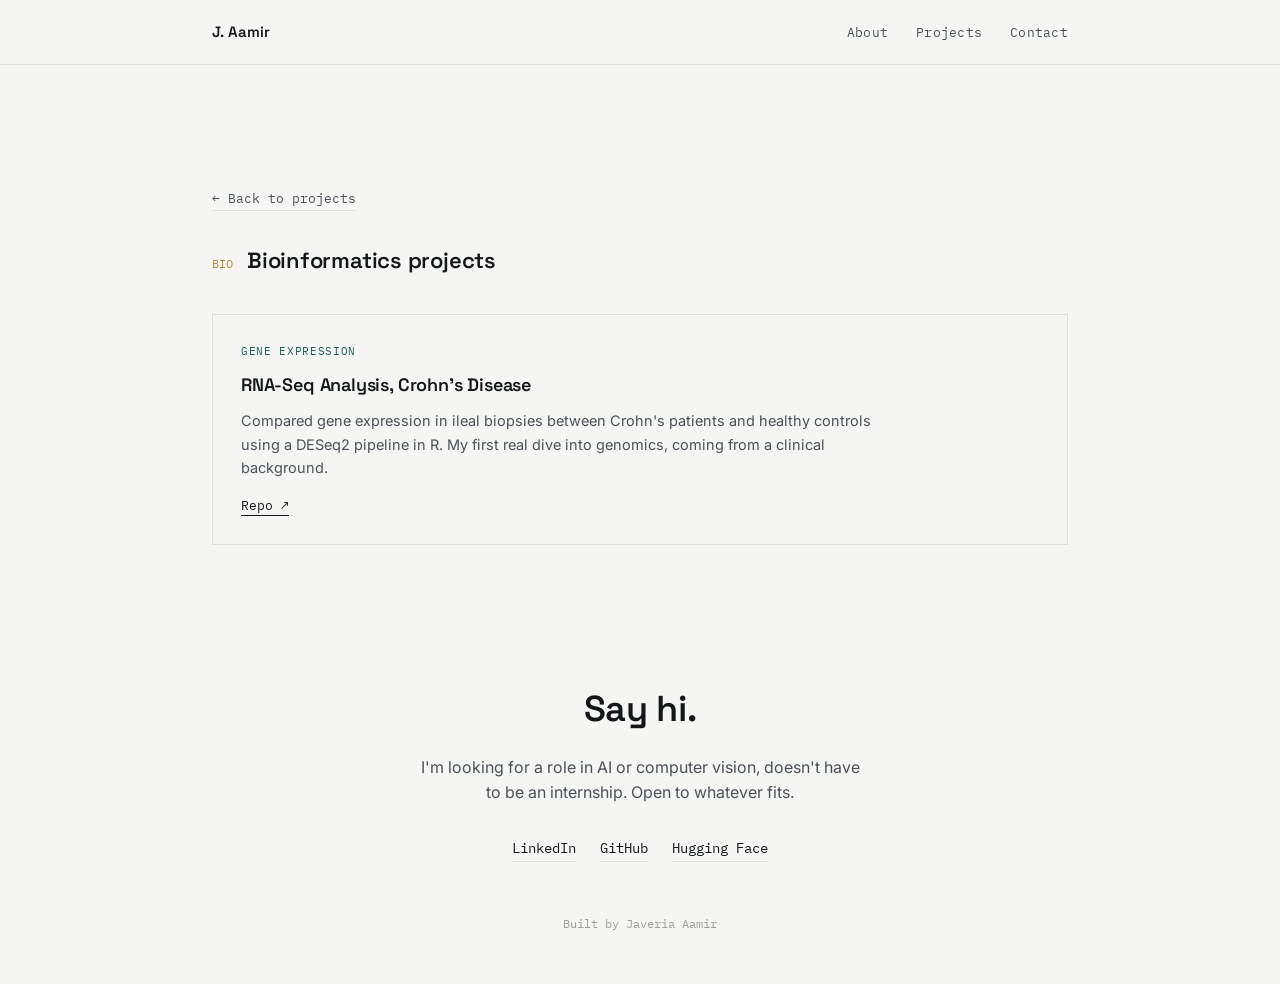
==== bioinformatics.html @ 87ab2720 "Add files via upload" ====
<!DOCTYPE html>
<html lang="en">
<head>
<meta charset="UTF-8">
<meta name="viewport" content="width=device-width, initial-scale=1.0">
<title>Bioinformatics Projects — Javeria Aamir</title>
<link rel="preconnect" href="https://fonts.googleapis.com">
<link rel="preconnect" href="https://fonts.gstatic.com" crossorigin>
<link href="https://fonts.googleapis.com/css2?family=Space+Grotesk:wght@400;500;600;700&family=Inter:wght@400;500;600&family=IBM+Plex+Mono:wght@400;500&display=swap" rel="stylesheet">
<link rel="stylesheet" href="style.css">
</head>
<body>

<nav>
  <div class="wrap">
    <a class="nav-name" href="index.html">J. Aamir</a>
    <ul class="nav-links">
      <li><a href="index.html#about">About</a></li>
      <li><a href="index.html#projects">Projects</a></li>
      <li><a href="index.html#contact">Contact</a></li>
    </ul>
  </div>
</nav>

<section>
  <div class="wrap" style="padding-top:56px;">
    <a class="back-link" href="index.html#projects">← Back to projects</a>
    <div class="section-head"><span class="section-num">BIO</span><h2>Bioinformatics projects</h2></div>

    <div class="project-list">
      <div class="project-card">
        <span class="p-tag">Gene Expression</span>
        <h3>RNA-Seq Analysis, Crohn's Disease</h3>
        <p>Compared gene expression in ileal biopsies between Crohn's patients and healthy controls using a DESeq2 pipeline in R. My first real dive into genomics, coming from a clinical background.</p>
        <div class="p-links"><a href="https://github.com/J-Aamir/rstudio-crohns-gene-expression" target="_blank" rel="noopener">Repo ↗</a></div>
      </div>
    </div>
  </div>
</section>

<footer id="contact">
  <div class="wrap">
    <h2>Say hi.</h2>
    <p>I'm looking for a role in AI or computer vision, doesn't have to be an internship. Open to whatever fits.</p>
    <div class="contact-links">
      <a href="https://linkedin.com/in/javeriaaamirpk" target="_blank" rel="noopener">LinkedIn</a>
      <a href="https://github.com/J-Aamir" target="_blank" rel="noopener">GitHub</a>
      <a href="https://huggingface.co/Aspire-Pakistan" target="_blank" rel="noopener">Hugging Face</a>
    </div>
    <span class="foot-note">Built by Javeria Aamir</span>
  </div>
</footer>

</body>
</html>
---- style.css ----
:root{
  --paper:#F5F6F3;
  --paper-dim:#ECEDE9;
  --ink:#14171A;
  --ink-soft:#4B5259;
  --teal:#1C5F5A;
  --teal-soft:#E4EEEC;
  --amber:#B98A3D;
  --line:#DCDED8;
  --radius:2px;
}
*{box-sizing:border-box;}
html{scroll-behavior:smooth;}
@media (prefers-reduced-motion: reduce){
  html{scroll-behavior:auto;}
  *{animation-duration:0.001ms !important; animation-iteration-count:1 !important; transition-duration:0.001ms !important;}
}
body{
  margin:0;
  background:var(--paper);
  color:var(--ink);
  font-family:'Inter',sans-serif;
  font-size:16px;
  line-height:1.6;
  -webkit-font-smoothing:antialiased;
}
h1,h2,h3{
  font-family:'Space Grotesk',sans-serif;
  font-weight:600;
  margin:0;
  letter-spacing:-0.01em;
}
.mono{ font-family:'IBM Plex Mono',monospace; }
a{color:inherit;}
.wrap{
  max-width:920px;
  margin:0 auto;
  padding:0 32px;
}

/* ---------- NAV ---------- */
nav{
  position:sticky;
  top:0;
  z-index:50;
  background:rgba(245,246,243,0.88);
  backdrop-filter:blur(6px);
  border-bottom:1px solid var(--line);
}
nav .wrap{
  display:flex;
  justify-content:space-between;
  align-items:center;
  height:64px;
}
.nav-name{
  font-family:'Space Grotesk',sans-serif;
  font-weight:600;
  font-size:15px;
  text-decoration:none;
}
.nav-links{
  display:flex;
  gap:28px;
  list-style:none;
  margin:0;
  padding:0;
}
.nav-links a{
  text-decoration:none;
  font-size:13px;
  font-family:'IBM Plex Mono',monospace;
  color:var(--ink-soft);
  letter-spacing:0.02em;
  transition:color 0.2s ease;
}
.nav-links a:hover{color:var(--teal);}
@media (max-width:640px){ .nav-links{display:none;} }

/* ---------- HERO ---------- */
header.hero{
  padding:96px 0 72px;
  border-bottom:1px solid var(--line);
}
.eyebrow{
  font-family:'IBM Plex Mono',monospace;
  font-size:12px;
  letter-spacing:0.08em;
  text-transform:uppercase;
  color:var(--teal);
  margin-bottom:18px;
  display:flex;
  align-items:center;
  gap:10px;
}
.eyebrow::before{
  content:'';
  width:8px;height:8px;
  background:var(--teal);
  display:inline-block;
  border-radius:50%;
}
.hero h1{
  font-size:clamp(38px,6vw,58px);
  line-height:1.05;
  max-width:720px;
}
.hero p.lede{
  margin-top:22px;
  max-width:560px;
  font-size:17px;
  color:var(--ink-soft);
}
.hero-links{
  margin-top:32px;
  display:flex;
  gap:18px;
  flex-wrap:wrap;
}
.hero-links a{
  text-decoration:none;
  font-family:'IBM Plex Mono',monospace;
  font-size:13px;
  padding:10px 16px;
  border:1px solid var(--ink);
  border-radius:var(--radius);
  transition:background 0.2s ease, color 0.2s ease;
}
.hero-links a.primary{ background:var(--ink); color:var(--paper); }
.hero-links a.primary:hover{background:var(--teal); border-color:var(--teal);}
.hero-links a:not(.primary):hover{background:var(--paper-dim);}

/* signature scanline */
.scan-wrap{ margin-top:56px; width:100%; height:64px; }
.scan-wrap svg{width:100%; height:100%; display:block;}
.scan-path{
  stroke:var(--teal);
  stroke-width:1.6;
  fill:none;
  stroke-dasharray:900;
  stroke-dashoffset:900;
  animation:draw 2.2s ease-out forwards 0.3s;
}
.scan-dots circle{
  fill:var(--amber);
  opacity:0;
  animation:fadeIn 0.5s ease forwards;
}
@keyframes draw{ to { stroke-dashoffset:0; } }
@keyframes fadeIn{ to { opacity:1; } }

/* ---------- SECTIONS ---------- */
section{ padding:64px 0; border-bottom:1px solid var(--line); }
section:last-of-type{border-bottom:none;}
.section-head{
  display:flex;
  align-items:baseline;
  gap:14px;
  margin-bottom:36px;
}
.section-num{ font-family:'IBM Plex Mono',monospace; font-size:12px; color:var(--amber); }
.section-head h2{font-size:22px;}

/* about */
.about-grid{ display:flex; flex-direction:column; gap:6px; }
.about-grid p{color:var(--ink-soft); margin:0 0 16px; max-width:640px;}

/* experience timeline */
.timeline{border-left:1px solid var(--line); margin-left:6px;}
.tl-item{ position:relative; padding:0 0 40px 32px; }
.tl-item:last-child{padding-bottom:0;}
.tl-item::before{
  content:'';
  position:absolute;
  left:-5px; top:4px;
  width:9px; height:9px;
  background:var(--paper);
  border:2px solid var(--teal);
  border-radius:50%;
}
.tl-date{
  font-family:'IBM Plex Mono',monospace;
  font-size:12px;
  color:var(--amber);
  display:block;
  margin-bottom:6px;
}
.tl-item h3{font-size:17px; margin-bottom:2px;}
.tl-org{ font-size:14px; color:var(--ink-soft); display:block; margin-bottom:10px; }
.tl-item ul{ margin:0; padding-left:18px; color:var(--ink-soft); font-size:14.5px; }
.tl-item li{margin-bottom:6px;}

/* category tiles on homepage */
.category-grid{
  display:grid;
  grid-template-columns:repeat(3,1fr);
  gap:1px;
  background:var(--line);
  border:1px solid var(--line);
}
@media (max-width:720px){ .category-grid{grid-template-columns:1fr;} }
.category-tile{
  background:var(--paper);
  padding:32px 28px;
  text-decoration:none;
  color:var(--ink);
  display:block;
  transition:background 0.2s ease;
}
.category-tile:hover{background:var(--paper-dim);}
.category-tile .cat-num{
  font-family:'IBM Plex Mono',monospace;
  font-size:11px;
  color:var(--amber);
  display:block;
  margin-bottom:14px;
}
.category-tile h3{font-size:19px; margin-bottom:8px;}
.category-tile p{font-size:13.5px; color:var(--ink-soft); margin:0 0 16px;}
.category-tile .cat-go{
  font-family:'IBM Plex Mono',monospace;
  font-size:12.5px;
  color:var(--teal);
}
.category-tile:hover .cat-go{text-decoration:underline;}

/* project detail pages */
.back-link{
  display:inline-block;
  margin-bottom:32px;
  font-family:'IBM Plex Mono',monospace;
  font-size:13px;
  text-decoration:none;
  color:var(--ink-soft);
  border-bottom:1px solid var(--line);
}
.back-link:hover{color:var(--teal); border-color:var(--teal);}
.project-list{ display:flex; flex-direction:column; gap:1px; background:var(--line); border:1px solid var(--line); }
.project-card{ background:var(--paper); padding:28px; }
.project-card .p-tag{
  font-family:'IBM Plex Mono',monospace;
  font-size:11px;
  color:var(--teal);
  text-transform:uppercase;
  letter-spacing:0.06em;
  margin-bottom:10px;
  display:block;
}
.project-card h3{font-size:18px; margin-bottom:10px;}
.project-card p{font-size:14.5px; color:var(--ink-soft); max-width:640px; margin:0 0 16px;}
.p-links{display:flex; gap:14px;}
.p-links a{
  font-family:'IBM Plex Mono',monospace;
  font-size:12.5px;
  text-decoration:none;
  color:var(--ink);
  border-bottom:1px solid var(--ink);
}
.p-links a:hover{color:var(--teal); border-color:var(--teal);}

.pager{ display:flex; justify-content:center; gap:16px; margin-top:32px; }
.pager button{
  font-family:'IBM Plex Mono',monospace;
  font-size:13px;
  background:none;
  border:1px solid var(--ink);
  padding:8px 18px;
  cursor:pointer;
  color:var(--ink);
  border-radius:var(--radius);
  transition:background 0.2s ease, color 0.2s ease;
}
.pager button:hover:not(:disabled){background:var(--ink); color:var(--paper);}
.pager button:disabled{opacity:0.35; cursor:default;}

.note-card{
  background:var(--teal-soft);
  border:1px dashed var(--teal);
  padding:20px 24px;
  font-size:13.5px;
  color:var(--teal);
  font-family:'IBM Plex Mono',monospace;
}

/* skills */
.skills-block h3{
  font-size:13px;
  font-family:'IBM Plex Mono',monospace;
  text-transform:uppercase;
  letter-spacing:0.05em;
  color:var(--amber);
  margin-bottom:16px;
}
.tag-list{display:flex; flex-wrap:wrap; gap:8px;}
.tag{
  font-size:12.5px;
  padding:5px 10px;
  background:var(--teal-soft);
  color:var(--teal);
  border-radius:var(--radius);
  font-family:'IBM Plex Mono',monospace;
}

/* contact / footer */
footer{ padding:72px 0 48px; text-align:center; }
footer h2{font-size:clamp(26px,4vw,36px); margin-bottom:16px;}
footer p{color:var(--ink-soft); max-width:440px; margin:0 auto 32px;}
.contact-links{
  display:flex;
  justify-content:center;
  gap:24px;
  flex-wrap:wrap;
  margin-bottom:48px;
}
.contact-links a{
  text-decoration:none;
  font-family:'IBM Plex Mono',monospace;
  font-size:13.5px;
  padding-bottom:2px;
  border-bottom:1px solid var(--line);
  transition:border-color 0.2s ease, color 0.2s ease;
}
.contact-links a:hover{color:var(--teal); border-color:var(--teal);}
.foot-note{ font-size:11.5px; color:#9AA09A; font-family:'IBM Plex Mono',monospace; }
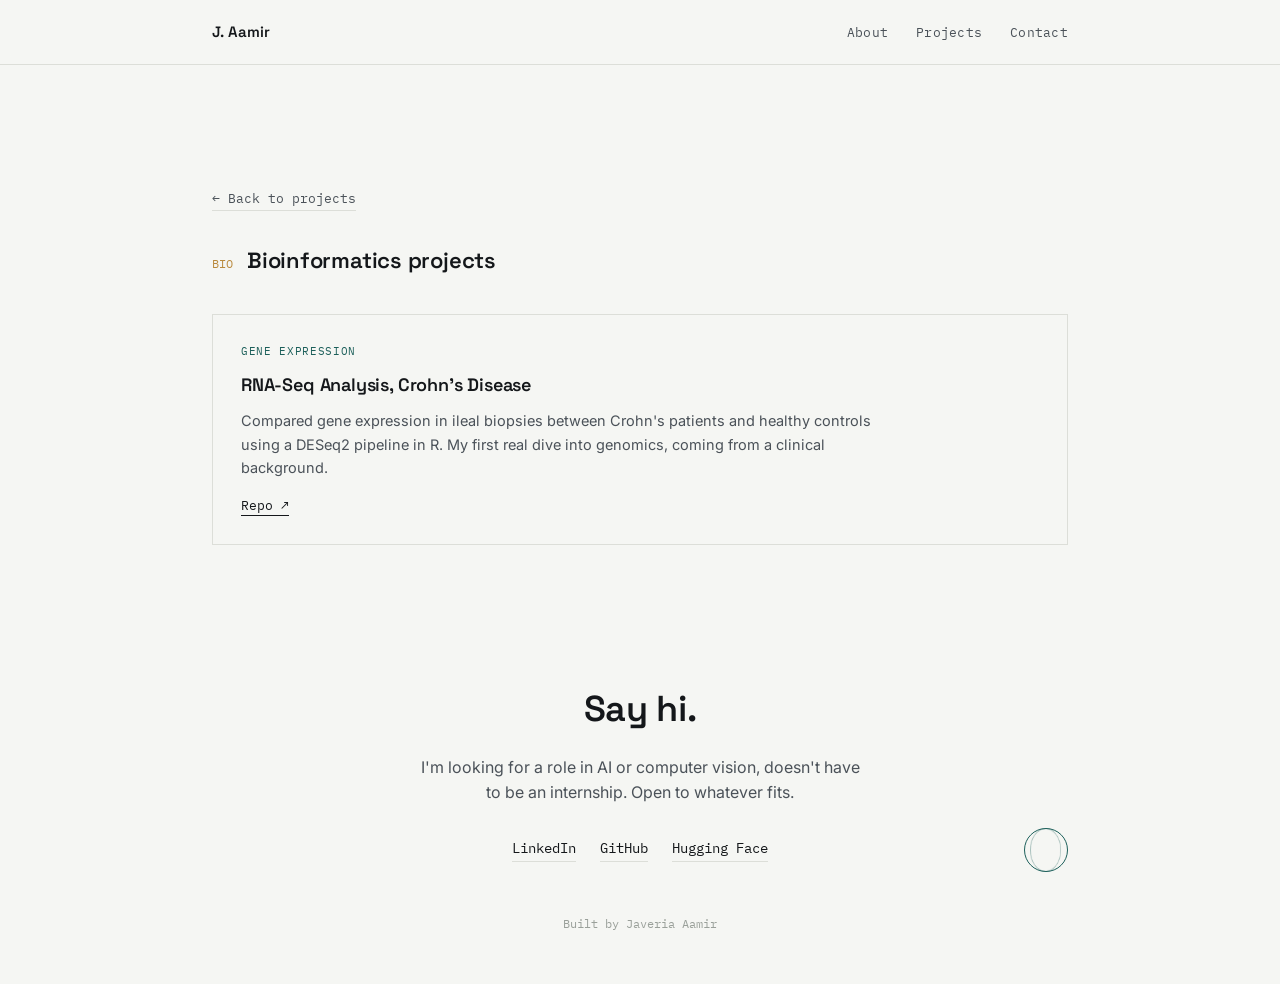
==== commit 8b4a04ec: "Add files via upload" ====
--- a/bioinformatics.html
+++ b/bioinformatics.html
@@ -42,10 +42,19 @@
   <div class="wrap">
     <h2>Say hi.</h2>
     <p>I'm looking for a role in AI or computer vision, doesn't have to be an internship. Open to whatever fits.</p>
-    <div class="contact-links">
-      <a href="https://linkedin.com/in/javeriaaamirpk" target="_blank" rel="noopener">LinkedIn</a>
-      <a href="https://github.com/J-Aamir" target="_blank" rel="noopener">GitHub</a>
-      <a href="https://huggingface.co/Aspire-Pakistan" target="_blank" rel="noopener">Hugging Face</a>
+    <div class="footer-row">
+      <div class="contact-links">
+        <a href="https://linkedin.com/in/javeriaaamirpk" target="_blank" rel="noopener">LinkedIn</a>
+        <a href="https://github.com/J-Aamir" target="_blank" rel="noopener">GitHub</a>
+        <a href="https://huggingface.co/Aspire-Pakistan" target="_blank" rel="noopener">Hugging Face</a>
+      </div>
+      <div class="oloid-stage corner" aria-hidden="true">
+        <div class="oloid">
+          <div class="oloid-ring a"></div>
+          <div class="oloid-ring b"></div>
+          <div class="oloid-ring c"></div>
+        </div>
+      </div>
     </div>
     <span class="foot-note">Built by Javeria Aamir</span>
   </div>
--- a/style.css
+++ b/style.css
@@ -165,30 +165,45 @@
 .about-grid{ display:flex; flex-direction:column; gap:6px; }
 .about-grid p{color:var(--ink-soft); margin:0 0 16px; max-width:640px;}
 
-/* experience timeline */
-.timeline{border-left:1px solid var(--line); margin-left:6px;}
-.tl-item{ position:relative; padding:0 0 40px 32px; }
-.tl-item:last-child{padding-bottom:0;}
-.tl-item::before{
-  content:'';
+/* oloid — footer corner accent */
+.footer-row{
+  position:relative;
+  display:flex;
+  justify-content:center;
+  align-items:center;
+  margin-bottom:48px;
+}
+.oloid-stage{
+  perspective:520px;
+  width:44px;
+  height:44px;
+}
+.oloid-stage.corner{
   position:absolute;
-  left:-5px; top:4px;
-  width:9px; height:9px;
-  background:var(--paper);
-  border:2px solid var(--teal);
+  right:0;
+  top:50%;
+  transform:translateY(-50%);
+}
+@media (max-width:640px){ .oloid-stage.corner{ display:none; } }
+.oloid{
+  position:relative;
+  width:100%;
+  height:100%;
+  transform-style:preserve-3d;
+  animation:oloid-spin 9s linear infinite;
+}
+.oloid-ring{
+  position:absolute;
+  inset:0;
+  border:1.4px solid var(--teal);
   border-radius:50%;
 }
-.tl-date{
-  font-family:'IBM Plex Mono',monospace;
-  font-size:12px;
-  color:var(--amber);
-  display:block;
-  margin-bottom:6px;
-}
-.tl-item h3{font-size:17px; margin-bottom:2px;}
-.tl-org{ font-size:14px; color:var(--ink-soft); display:block; margin-bottom:10px; }
-.tl-item ul{ margin:0; padding-left:18px; color:var(--ink-soft); font-size:14.5px; }
-.tl-item li{margin-bottom:6px;}
+.oloid-ring.b{ transform:rotateY(90deg); }
+.oloid-ring.c{ transform:rotateY(45deg); opacity:0.45; }
+@keyframes oloid-spin{
+  from{ transform:rotateX(12deg) rotateY(0deg); }
+  to{ transform:rotateX(12deg) rotateY(360deg); }
+}
 
 /* category tiles on homepage */
 .category-grid{
@@ -310,7 +325,6 @@
   justify-content:center;
   gap:24px;
   flex-wrap:wrap;
-  margin-bottom:48px;
 }
 .contact-links a{
   text-decoration:none;
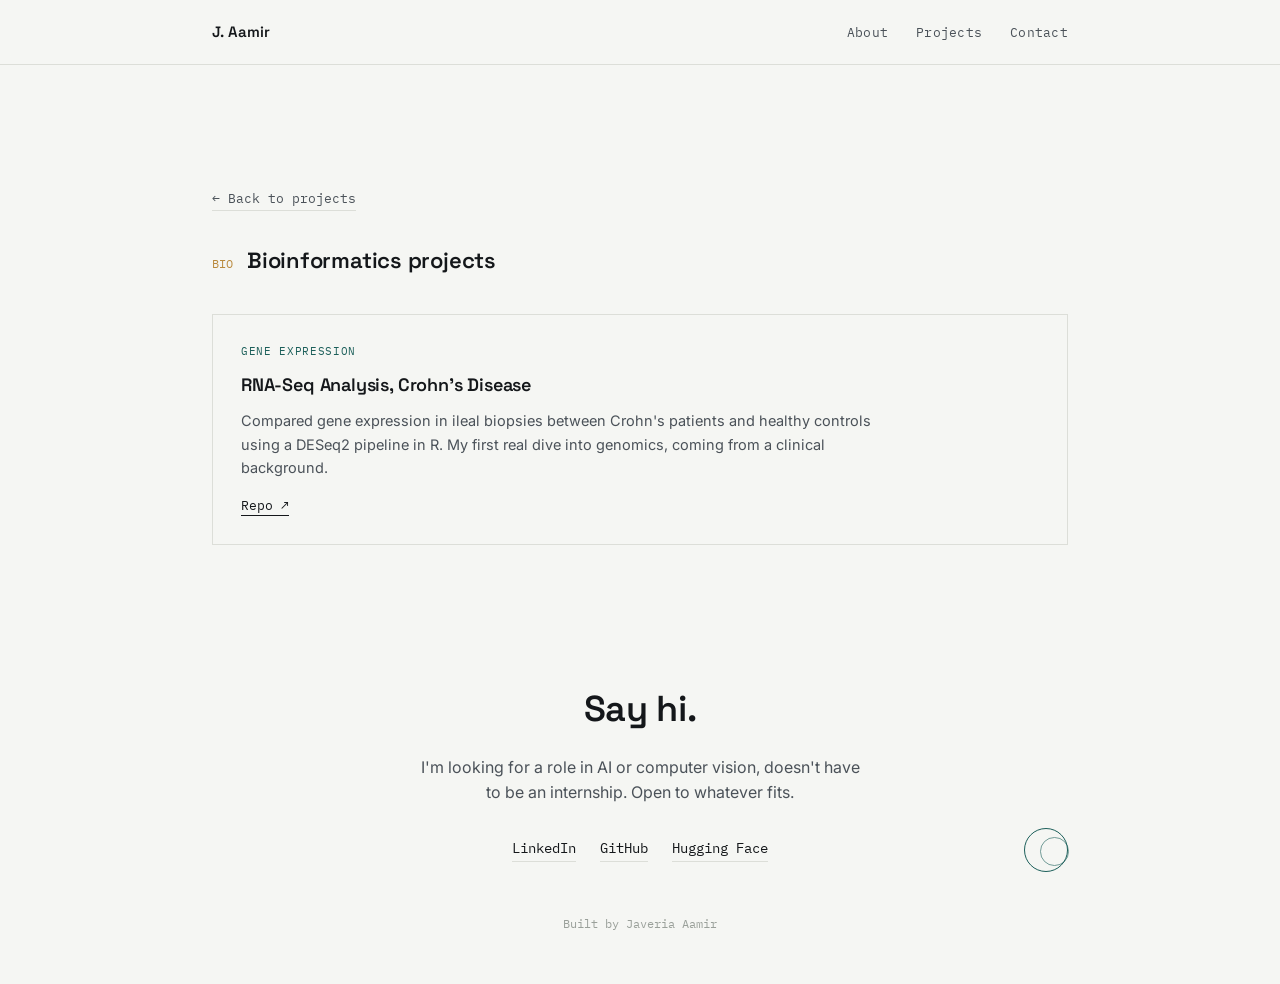
==== commit a2ad5dd1: "Add files via upload" ====
--- a/bioinformatics.html
+++ b/bioinformatics.html
@@ -52,7 +52,6 @@
         <div class="oloid">
           <div class="oloid-ring a"></div>
           <div class="oloid-ring b"></div>
-          <div class="oloid-ring c"></div>
         </div>
       </div>
     </div>
--- a/style.css
+++ b/style.css
@@ -165,7 +165,7 @@
 .about-grid{ display:flex; flex-direction:column; gap:6px; }
 .about-grid p{color:var(--ink-soft); margin:0 0 16px; max-width:640px;}
 
-/* oloid — footer corner accent */
+/* oloid — footer corner accent (simple 2D rotation, no 3D/perspective dependency) */
 .footer-row{
   position:relative;
   display:flex;
@@ -174,7 +174,6 @@
   margin-bottom:48px;
 }
 .oloid-stage{
-  perspective:520px;
   width:44px;
   height:44px;
 }
@@ -189,20 +188,18 @@
   position:relative;
   width:100%;
   height:100%;
-  transform-style:preserve-3d;
-  animation:oloid-spin 9s linear infinite;
+  animation:oloid-rotate 6s linear infinite;
 }
 .oloid-ring{
   position:absolute;
-  inset:0;
   border:1.4px solid var(--teal);
   border-radius:50%;
 }
-.oloid-ring.b{ transform:rotateY(90deg); }
-.oloid-ring.c{ transform:rotateY(45deg); opacity:0.45; }
-@keyframes oloid-spin{
-  from{ transform:rotateX(12deg) rotateY(0deg); }
-  to{ transform:rotateX(12deg) rotateY(360deg); }
+.oloid-ring.a{ inset:0; }
+.oloid-ring.b{ top:9px; left:16px; width:65%; height:65%; opacity:0.6; }
+@keyframes oloid-rotate{
+  from{ transform:rotate(0deg); }
+  to{ transform:rotate(360deg); }
 }
 
 /* category tiles on homepage */
